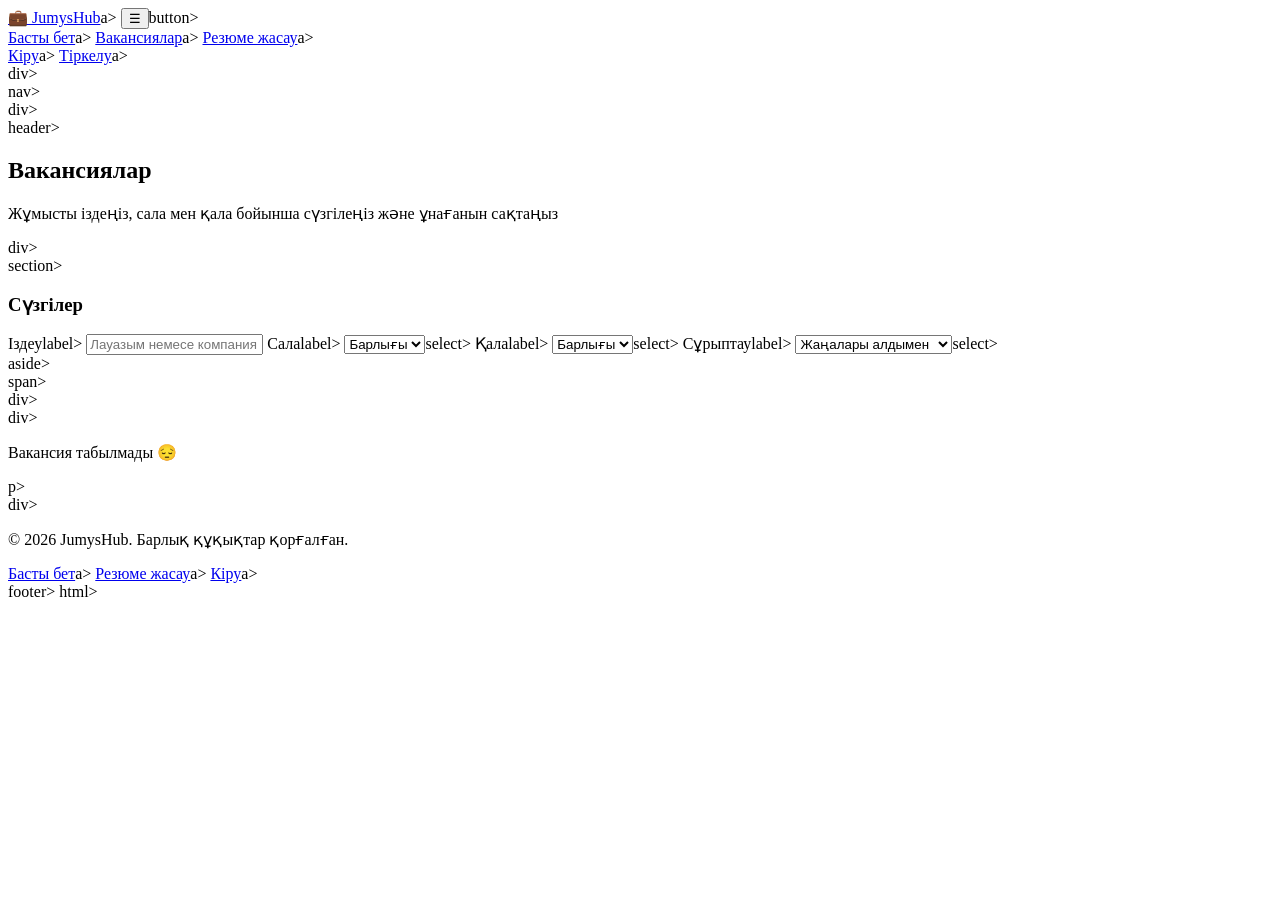
==== frontend/catalog.html @ f727e9c3 "Update catalog.html for JumysHub branding" ====
<!DOCTYPE html>
<html lang="kk">
  <head>
      <meta charset="UTF-8">
      <meta name="viewport" content="width=device-width, initial-scale=1.0">
      <title>Вакансиялар — JumysHub</title>
    <link rel="stylesheet" href="css/style.css">
  </head>
<body>
    <!-- Header -->
    <header class="header">
          <div class="container">
                  <a href="index.html" class="logo">💼 JumysHub</a>a>
                  <button class="burger" aria-label="Мәзір">☰</button>button>
                  <nav class="nav">
                            <a href="index.html">Басты бет</a>a>
                            <a href="catalog.html" class="active">Вакансиялар</a>a>
                            <a href="resume.html">Резюме жасау</a>a>
                            <div class="nav-buttons">
                                        <a href="login.html" class="btn btn-outline">Кіру</a>a>
                                        <a href="register.html" class="btn">Тіркелу</a>a>
                            </div>div>
                  </nav>nav>
          </div>div>
    </header>header>

    <main>
          <section class="page-header">
                  <div class="container">
                            <h1>Вакансиялар</h1>
                          <p>Жұмысты іздеңіз, сала мен қала бойынша сүзгілеңіз және ұнағанын сақтаңыз</p>
                  </div>div>
          </section>section>
    
        <div class="container catalog-layout">
              <!-- Сүзгілер -->
              <aside class="filters">
                      <h3>Сүзгілер</h3>
                      <label for="search">Іздеу</label>label>
                      <input type="text" id="search" placeholder="Лауазым немесе компания">
              
                      <label for="category">Сала</label>label>
                      <select id="category">
                                <option value="all">Барлығы</option>option>
                      </select>select>
              
                      <label for="city">Қала</label>label>
                      <select id="city">
                                <option value="all">Барлығы</option>option>
                      </select>select>
              
                      <label for="sort">Сұрыптау</label>label>
                      <select id="sort">
                                <option value="new">Жаңалары алдымен</option>option>
                                <option value="salary">Жалақысы жоғары</option>option>
                                <option value="title">Атауы бойынша (А-Я)</option>option>
                      </select>select>
              </aside>aside>
        
              <!-- Вакансиялар -->
              <section>
                        <div class="catalog-top">
                                    <span id="result-count"></span>span>
                        </div>div>
                        <div class="jobs-grid" id="catalog-jobs"></div>div>
                        <p class="empty" id="empty">Вакансия табылмады 😔</p>p>
              </section>
        </div>div>
    </main>

    <!-- Footer -->
    <footer class="footer">
          <div class="container">
                  <p>© 2026 JumysHub. Барлық құқықтар қорғалған.</p>
                  <div>
                            <a href="index.html">Басты бет</a>a>
                            <a href="resume.html">Резюме жасау</a>a>
                            <a href="login.html">Кіру</a>a>
                  </div>
          </div>
    </footer>footer>

    <script src="js/main.js"></script>
</body>
</html>html>

                  </div>
              </section></p></h1>
    </main>
</body></title>
  </head>
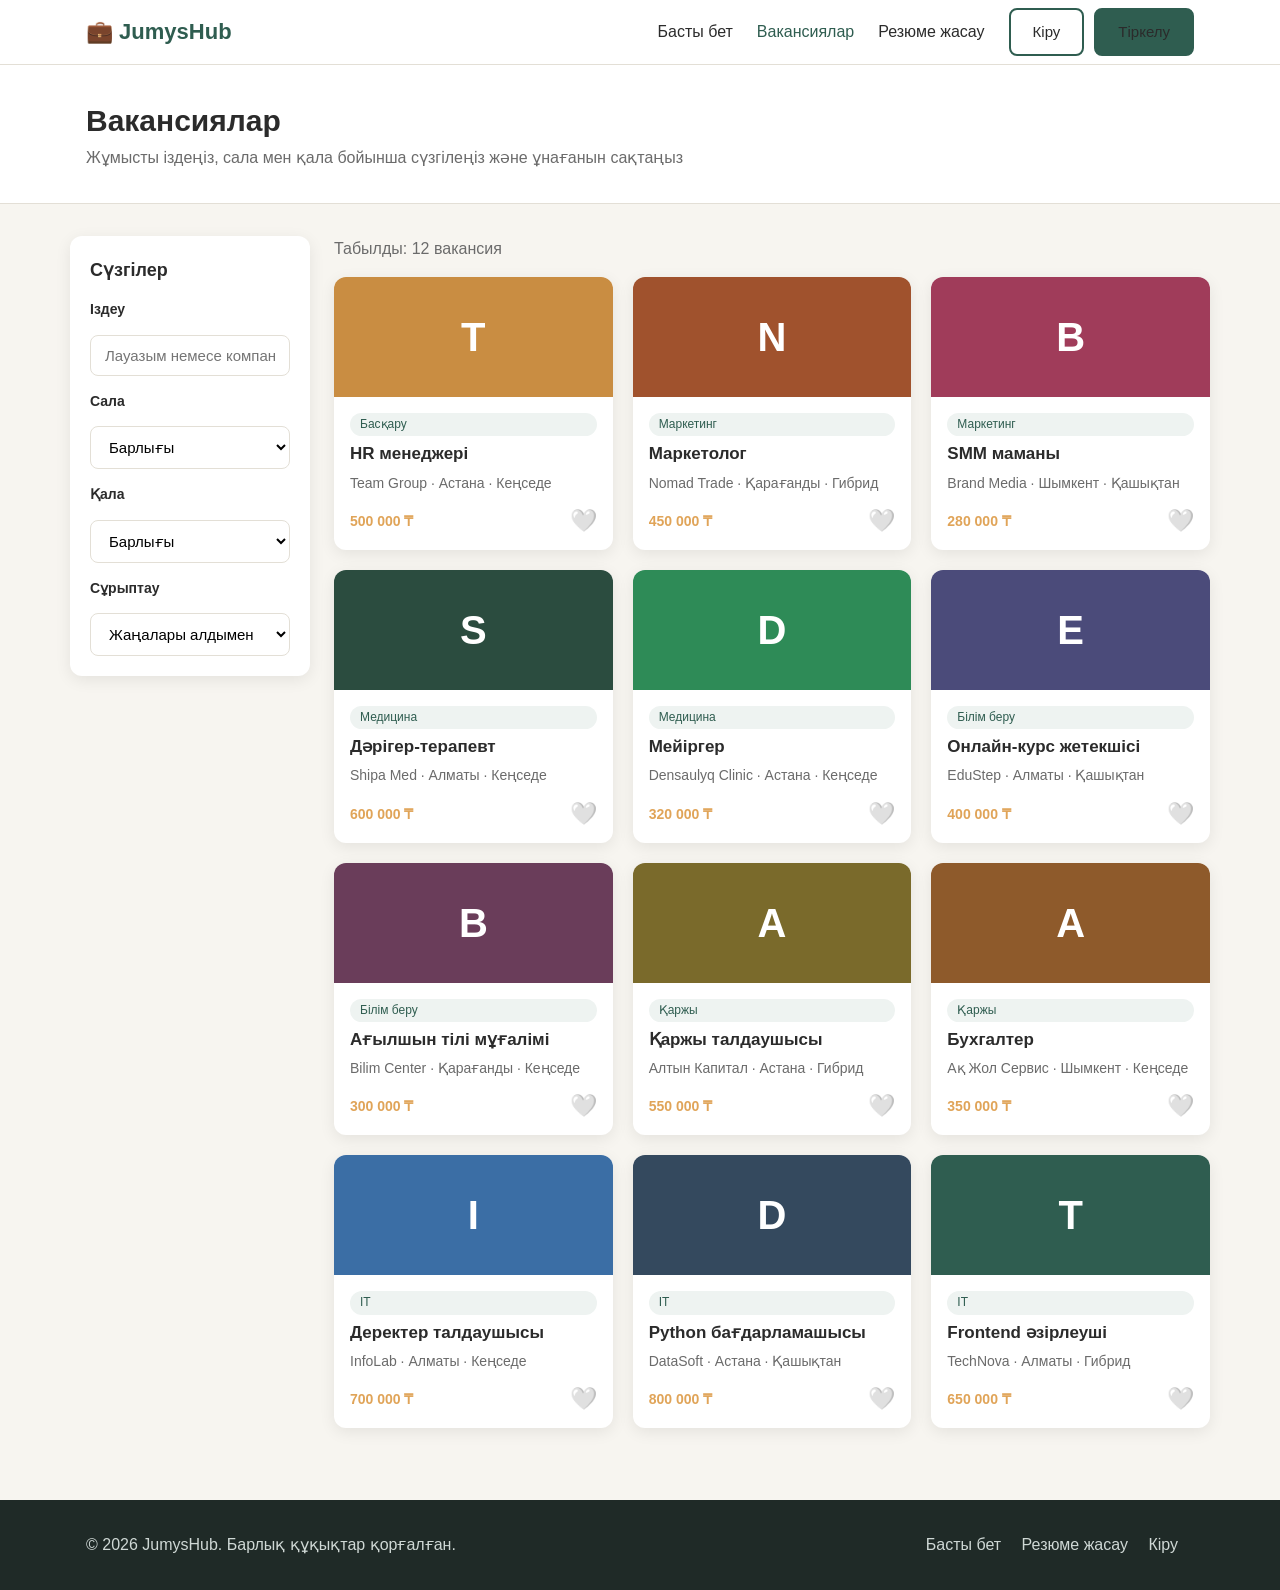
==== commit 68b5c26d: "Update catalog.html" ====
--- a/frontend/catalog.html
+++ b/frontend/catalog.html
@@ -1,91 +1,85 @@
 <!DOCTYPE html>
 <html lang="kk">
-  <head>
-      <meta charset="UTF-8">
-      <meta name="viewport" content="width=device-width, initial-scale=1.0">
-      <title>Вакансиялар — JumysHub</title>
-    <link rel="stylesheet" href="css/style.css">
-  </head>
+<head>
+  <meta charset="UTF-8">
+  <meta name="viewport" content="width=device-width, initial-scale=1.0">
+  <title>Вакансиялар — JumysHub</title>
+  <link rel="stylesheet" href="css/style.css">
+</head>
 <body>
-    <!-- Header -->
-    <header class="header">
-          <div class="container">
-                  <a href="index.html" class="logo">💼 JumysHub</a>a>
-                  <button class="burger" aria-label="Мәзір">☰</button>button>
-                  <nav class="nav">
-                            <a href="index.html">Басты бет</a>a>
-                            <a href="catalog.html" class="active">Вакансиялар</a>a>
-                            <a href="resume.html">Резюме жасау</a>a>
-                            <div class="nav-buttons">
-                                        <a href="login.html" class="btn btn-outline">Кіру</a>a>
-                                        <a href="register.html" class="btn">Тіркелу</a>a>
-                            </div>div>
-                  </nav>nav>
-          </div>div>
-    </header>header>
+  <!-- Header -->
+  <header class="header">
+    <div class="container">
+      <a href="index.html" class="logo">💼 JumysHub</a>
+      <button class="burger" aria-label="Мәзір">☰</button>
+      <nav class="nav">
+        <a href="index.html">Басты бет</a>
+        <a href="catalog.html" class="active">Вакансиялар</a>
+        <a href="resume.html">Резюме жасау</a>
+        <div class="nav-buttons">
+          <a href="login.html" class="btn btn-outline">Кіру</a>
+          <a href="register.html" class="btn">Тіркелу</a>
+        </div>
+      </nav>
+    </div>
+  </header>
 
-    <main>
-          <section class="page-header">
-                  <div class="container">
-                            <h1>Вакансиялар</h1>
-                          <p>Жұмысты іздеңіз, сала мен қала бойынша сүзгілеңіз және ұнағанын сақтаңыз</p>
-                  </div>div>
-          </section>section>
-    
-        <div class="container catalog-layout">
-              <!-- Сүзгілер -->
-              <aside class="filters">
-                      <h3>Сүзгілер</h3>
-                      <label for="search">Іздеу</label>label>
-                      <input type="text" id="search" placeholder="Лауазым немесе компания">
-              
-                      <label for="category">Сала</label>label>
-                      <select id="category">
-                                <option value="all">Барлығы</option>option>
-                      </select>select>
-              
-                      <label for="city">Қала</label>label>
-                      <select id="city">
-                                <option value="all">Барлығы</option>option>
-                      </select>select>
-              
-                      <label for="sort">Сұрыптау</label>label>
-                      <select id="sort">
-                                <option value="new">Жаңалары алдымен</option>option>
-                                <option value="salary">Жалақысы жоғары</option>option>
-                                <option value="title">Атауы бойынша (А-Я)</option>option>
-                      </select>select>
-              </aside>aside>
-        
-              <!-- Вакансиялар -->
-              <section>
-                        <div class="catalog-top">
-                                    <span id="result-count"></span>span>
-                        </div>div>
-                        <div class="jobs-grid" id="catalog-jobs"></div>div>
-                        <p class="empty" id="empty">Вакансия табылмады 😔</p>p>
-              </section>
-        </div>div>
-    </main>
+  <main>
+    <section class="page-header">
+      <div class="container">
+        <h1>Вакансиялар</h1>
+        <p>Жұмысты іздеңіз, сала мен қала бойынша сүзгілеңіз және ұнағанын сақтаңыз</p>
+      </div>
+    </section>
 
-    <!-- Footer -->
-    <footer class="footer">
-          <div class="container">
-                  <p>© 2026 JumysHub. Барлық құқықтар қорғалған.</p>
-                  <div>
-                            <a href="index.html">Басты бет</a>a>
-                            <a href="resume.html">Резюме жасау</a>a>
-                            <a href="login.html">Кіру</a>a>
-                  </div>
-          </div>
-    </footer>footer>
+    <div class="container catalog-layout">
+      <!-- Сүзгілер -->
+      <aside class="filters">
+        <h3>Сүзгілер</h3>
+        <label for="search">Іздеу</label>
+        <input type="text" id="search" placeholder="Лауазым немесе компания">
 
-    <script src="js/main.js"></script>
+        <label for="category">Сала</label>
+        <select id="category">
+          <option value="all">Барлығы</option>
+        </select>
+
+        <label for="city">Қала</label>
+        <select id="city">
+          <option value="all">Барлығы</option>
+        </select>
+
+        <label for="sort">Сұрыптау</label>
+        <select id="sort">
+          <option value="new">Жаңалары алдымен</option>
+          <option value="salary">Жалақысы жоғары</option>
+          <option value="title">Атауы бойынша (А-Я)</option>
+        </select>
+      </aside>
+
+      <!-- Вакансиялар -->
+      <section>
+        <div class="catalog-top">
+          <span id="result-count"></span>
+        </div>
+        <div class="jobs-grid" id="catalog-jobs"></div>
+        <p class="empty" id="empty">Вакансия табылмады 😔</p>
+      </section>
+    </div>
+  </main>
+
+  <!-- Footer -->
+  <footer class="footer">
+    <div class="container">
+      <p>© 2026 JumysHub. Барлық құқықтар қорғалған.</p>
+      <div>
+        <a href="index.html">Басты бет</a>
+        <a href="resume.html">Резюме жасау</a>
+        <a href="login.html">Кіру</a>
+      </div>
+    </div>
+  </footer>
+
+  <script src="js/main.js"></script>
 </body>
-</html>html>
-
-                  </div>
-              </section></p></h1>
-    </main>
-</body></title>
-  </head>
+</html>
--- a/frontend/css/style.css
+++ b/frontend/css/style.css
@@ -0,0 +1,598 @@
+/* ===== Жалпы стильдер ===== */
+:root {
+  --primary: #2f5d50;
+  --primary-dark: #22463c;
+  --accent: #e0a458;
+  --bg: #f7f5f0;
+  --surface: #ffffff;
+  --text: #2b2b2b;
+  --muted: #6b6b6b;
+  --border: #e3dfd6;
+  --error: #c0392b;
+  --success: #2e8b57;
+  --radius: 12px;
+  --shadow: 0 4px 16px rgba(0, 0, 0, 0.08);
+}
+
+* {
+  box-sizing: border-box;
+  margin: 0;
+  padding: 0;
+}
+
+body {
+  font-family: "Segoe UI", Roboto, Arial, sans-serif;
+  background: var(--bg);
+  color: var(--text);
+  line-height: 1.6;
+  display: flex;
+  flex-direction: column;
+  min-height: 100vh;
+}
+
+main {
+  flex: 1;
+}
+
+a {
+  color: var(--primary);
+  text-decoration: none;
+}
+
+img {
+  max-width: 100%;
+}
+
+.container {
+  width: 100%;
+  max-width: 1140px;
+  margin: 0 auto;
+  padding: 0 16px;
+}
+
+/* ===== Батырмалар ===== */
+.btn {
+  display: inline-block;
+  padding: 10px 22px;
+  border: 2px solid var(--primary);
+  border-radius: 8px;
+  background: var(--primary);
+  color: #fff;
+  font-size: 15px;
+  font-weight: 600;
+  cursor: pointer;
+  transition: background 0.2s, color 0.2s;
+}
+
+.btn:hover {
+  background: var(--primary-dark);
+  border-color: var(--primary-dark);
+}
+
+.btn-outline {
+  background: transparent;
+  color: var(--primary);
+}
+
+.btn-outline:hover {
+  background: var(--primary);
+  color: #fff;
+}
+
+.btn-accent {
+  background: var(--accent);
+  border-color: var(--accent);
+  color: #2b2b2b;
+}
+
+.btn-accent:hover {
+  background: #c98d42;
+  border-color: #c98d42;
+}
+
+.btn-block {
+  width: 100%;
+}
+
+/* ===== Header ===== */
+.header {
+  background: var(--surface);
+  border-bottom: 1px solid var(--border);
+  position: sticky;
+  top: 0;
+  z-index: 10;
+}
+
+.header .container {
+  display: flex;
+  align-items: center;
+  justify-content: space-between;
+  height: 64px;
+}
+
+.logo {
+  font-size: 22px;
+  font-weight: 700;
+  color: var(--primary);
+}
+
+.nav {
+  display: flex;
+  align-items: center;
+  gap: 24px;
+}
+
+.nav a {
+  color: var(--text);
+  font-weight: 500;
+}
+
+.nav a:hover,
+.nav a.active {
+  color: var(--primary);
+}
+
+.nav-buttons {
+  display: flex;
+  gap: 10px;
+}
+
+.burger {
+  display: none;
+  background: none;
+  border: none;
+  font-size: 28px;
+  cursor: pointer;
+  color: var(--text);
+}
+
+/* ===== Hero (басты бет) ===== */
+.hero {
+  background: linear-gradient(135deg, var(--primary), var(--primary-dark));
+  color: #fff;
+  padding: 80px 0;
+  text-align: center;
+}
+
+.hero h1 {
+  font-size: 42px;
+  margin-bottom: 12px;
+}
+
+.hero p {
+  font-size: 18px;
+  opacity: 0.9;
+  margin-bottom: 28px;
+}
+
+.search-form {
+  display: flex;
+  max-width: 560px;
+  margin: 0 auto;
+  gap: 8px;
+}
+
+.search-form input {
+  flex: 1;
+  padding: 12px 16px;
+  border: none;
+  border-radius: 8px;
+  font-size: 16px;
+}
+
+/* ===== Секциялар ===== */
+.section {
+  padding: 56px 0;
+}
+
+.section-title {
+  font-size: 28px;
+  margin-bottom: 24px;
+  text-align: center;
+}
+
+/* Санаттар */
+.categories {
+  display: grid;
+  grid-template-columns: repeat(4, 1fr);
+  gap: 16px;
+}
+
+.category-card {
+  background: var(--surface);
+  border-radius: var(--radius);
+  box-shadow: var(--shadow);
+  padding: 24px;
+  text-align: center;
+  color: var(--text);
+  transition: transform 0.2s;
+}
+
+.category-card:hover {
+  transform: translateY(-4px);
+}
+
+.category-card .icon {
+  font-size: 36px;
+}
+
+.category-card h3 {
+  margin-top: 8px;
+  font-size: 18px;
+}
+
+/* Job cards */
+.jobs-grid {
+  display: grid;
+  grid-template-columns: repeat(4, 1fr);
+  gap: 20px;
+}
+
+.job-card {
+  background: var(--surface);
+  border-radius: var(--radius);
+  box-shadow: var(--shadow);
+  overflow: hidden;
+  display: flex;
+  flex-direction: column;
+}
+
+.job-cover {
+  height: 120px;
+  display: flex;
+  align-items: center;
+  justify-content: center;
+  padding: 16px;
+  color: #fff;
+  font-size: 40px;
+  font-weight: 700;
+  text-align: center;
+}
+
+.job-info {
+  padding: 16px;
+  display: flex;
+  flex-direction: column;
+  gap: 4px;
+  flex: 1;
+}
+
+.job-info h3 {
+  font-size: 17px;
+}
+
+.job-author {
+  color: var(--muted);
+  font-size: 14px;
+}
+
+.job-meta {
+  display: flex;
+  justify-content: space-between;
+  align-items: center;
+  margin-top: auto;
+  padding-top: 10px;
+  font-size: 14px;
+}
+
+.salary {
+  color: var(--accent);
+  font-weight: 600;
+}
+
+.tag {
+  background: #eef3f1;
+  color: var(--primary);
+  padding: 2px 10px;
+  border-radius: 20px;
+  font-size: 12px;
+}
+
+.fav-btn {
+  background: none;
+  border: none;
+  font-size: 22px;
+  cursor: pointer;
+}
+
+/* Мүмкіндіктер */
+.features {
+  display: grid;
+  grid-template-columns: repeat(3, 1fr);
+  gap: 20px;
+}
+
+.feature {
+  background: var(--surface);
+  border-radius: var(--radius);
+  padding: 28px;
+  box-shadow: var(--shadow);
+}
+
+.feature .icon {
+  font-size: 32px;
+}
+
+.feature h3 {
+  margin: 10px 0 6px;
+}
+
+.feature p {
+  color: var(--muted);
+}
+
+/* Call to action */
+.cta {
+  background: var(--accent);
+  text-align: center;
+  padding: 48px 16px;
+  border-radius: var(--radius);
+}
+
+.cta h2 {
+  margin-bottom: 10px;
+}
+
+.cta p {
+  margin-bottom: 20px;
+}
+
+/* ===== Формалар (кіру / тіркелу) ===== */
+.auth-page {
+  display: flex;
+  align-items: center;
+  justify-content: center;
+  padding: 48px 16px;
+}
+
+.auth-card {
+  background: var(--surface);
+  border-radius: var(--radius);
+  box-shadow: var(--shadow);
+  padding: 36px;
+  width: 100%;
+  max-width: 420px;
+}
+
+.auth-card h1 {
+  font-size: 26px;
+  margin-bottom: 6px;
+  text-align: center;
+}
+
+.auth-card .subtitle {
+  color: var(--muted);
+  text-align: center;
+  margin-bottom: 24px;
+}
+
+.form-group {
+  margin-bottom: 16px;
+}
+
+.form-group label {
+  display: block;
+  font-weight: 600;
+  margin-bottom: 6px;
+  font-size: 14px;
+}
+
+.form-group input,
+.form-group select,
+.form-group textarea,
+.filters select,
+.filters input {
+  width: 100%;
+  padding: 11px 14px;
+  border: 1px solid var(--border);
+  border-radius: 8px;
+  font-size: 15px;
+  font-family: inherit;
+  background: #fff;
+}
+
+.form-group input:focus,
+.form-group select:focus,
+.form-group textarea:focus,
+.filters select:focus,
+.filters input:focus {
+  outline: none;
+  border-color: var(--primary);
+}
+
+.form-group input.invalid {
+  border-color: var(--error);
+}
+
+.error-text {
+  color: var(--error);
+  font-size: 13px;
+  margin-top: 4px;
+  min-height: 18px;
+}
+
+.form-row {
+  display: flex;
+  justify-content: space-between;
+  align-items: center;
+  font-size: 14px;
+  margin-bottom: 20px;
+}
+
+.form-footer {
+  text-align: center;
+  margin-top: 20px;
+  font-size: 14px;
+}
+
+.message {
+  display: none;
+  padding: 12px;
+  border-radius: 8px;
+  margin-bottom: 16px;
+  text-align: center;
+  font-weight: 600;
+}
+
+.message.success {
+  display: block;
+  background: #e6f4ec;
+  color: var(--success);
+}
+
+.message.error {
+  display: block;
+  background: #fbeaea;
+  color: var(--error);
+}
+
+/* ===== Каталог ===== */
+.page-header {
+  background: var(--surface);
+  border-bottom: 1px solid var(--border);
+  padding: 32px 0;
+}
+
+.page-header h1 {
+  font-size: 30px;
+}
+
+.page-header p {
+  color: var(--muted);
+}
+
+.catalog-layout {
+  display: grid;
+  grid-template-columns: 240px 1fr;
+  gap: 24px;
+  padding: 32px 0;
+}
+
+.filters {
+  background: var(--surface);
+  border-radius: var(--radius);
+  box-shadow: var(--shadow);
+  padding: 20px;
+  align-self: start;
+  display: flex;
+  flex-direction: column;
+  gap: 14px;
+}
+
+.filters h3 {
+  font-size: 18px;
+}
+
+.filters label {
+  font-weight: 600;
+  font-size: 14px;
+}
+
+.catalog-top {
+  display: flex;
+  justify-content: space-between;
+  align-items: center;
+  margin-bottom: 16px;
+  color: var(--muted);
+}
+
+.catalog-layout .jobs-grid {
+  grid-template-columns: repeat(3, 1fr);
+}
+
+.empty {
+  display: none;
+  text-align: center;
+  color: var(--muted);
+  padding: 40px;
+}
+
+/* ===== Footer ===== */
+.footer {
+  background: #1f2a27;
+  color: #cfd8d5;
+  padding: 32px 0;
+  margin-top: 40px;
+}
+
+.footer .container {
+  display: flex;
+  justify-content: space-between;
+  flex-wrap: wrap;
+  gap: 16px;
+}
+
+.footer a {
+  color: #cfd8d5;
+  margin-right: 16px;
+}
+
+/* ===== Адаптивтілік ===== */
+@media (max-width: 992px) {
+  .jobs-grid,
+  .categories {
+    grid-template-columns: repeat(3, 1fr);
+  }
+
+  .catalog-layout .jobs-grid {
+    grid-template-columns: repeat(2, 1fr);
+  }
+}
+
+@media (max-width: 768px) {
+  .burger {
+    display: block;
+  }
+
+  .nav {
+    display: none;
+    position: absolute;
+    top: 64px;
+    left: 0;
+    right: 0;
+    background: var(--surface);
+    flex-direction: column;
+    align-items: flex-start;
+    padding: 16px;
+    gap: 14px;
+    border-bottom: 1px solid var(--border);
+  }
+
+  .nav.open {
+    display: flex;
+  }
+
+  .hero {
+    padding: 56px 0;
+  }
+
+  .hero h1 {
+    font-size: 30px;
+  }
+
+  .jobs-grid,
+  .categories,
+  .features {
+    grid-template-columns: repeat(2, 1fr);
+  }
+
+  .catalog-layout {
+    grid-template-columns: 1fr;
+  }
+}
+
+@media (max-width: 480px) {
+  .search-form {
+    flex-direction: column;
+  }
+
+  .jobs-grid,
+  .catalog-layout .jobs-grid,
+  .features {
+    grid-template-columns: 1fr;
+  }
+
+  .auth-card {
+    padding: 24px;
+  }
+}
